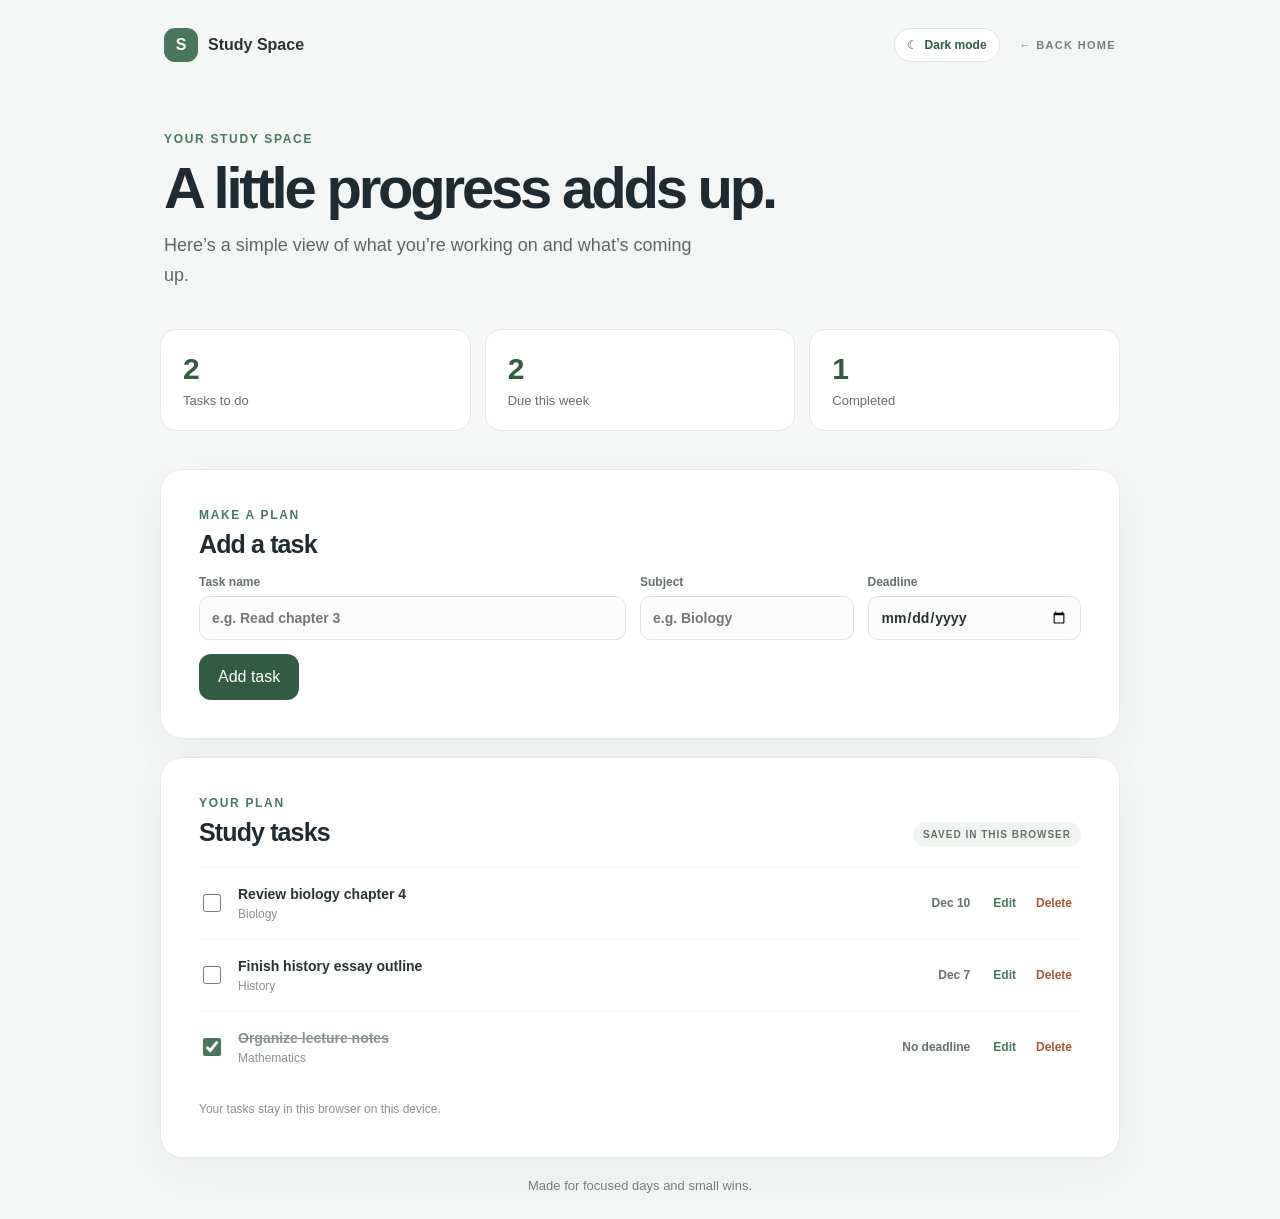
==== dashboard.html @ 2c90780e "Build Student Productivity Dashboard website" ====
<!doctype html>
<html lang="en">
  <head>
    <meta charset="utf-8">
    <meta name="viewport" content="width=device-width, initial-scale=1">
    <meta name="description" content="A simple overview of study tasks and upcoming deadlines.">
    <title>My Dashboard — Study Space</title>
    <link rel="stylesheet" href="style.css">
    <script src="theme.js" defer></script>
    <script src="app.js" defer></script>
  </head>
  <body>
    <main class="page dashboard-page">
      <header class="topbar">
        <a class="brand" href="index.html" aria-label="Study Space home">
          <span class="brand-mark" aria-hidden="true">S</span>
          <span>Study Space</span>
        </a>
        <div class="topbar-actions">
          <button class="theme-toggle" type="button" data-theme-toggle aria-pressed="false"><span aria-hidden="true">☾</span><span data-theme-label>Dark mode</span></button>
          <a class="today-label nav-link" href="index.html">← BACK HOME</a>
        </div>
      </header>

      <section class="dashboard-heading" aria-labelledby="page-title">
        <p class="eyebrow">YOUR STUDY SPACE</p>
        <h1 id="page-title">A little progress adds up.</h1>
        <p class="intro">Here’s a simple view of what you’re working on and what’s coming up.</p>
      </section>

      <section class="summary-grid" aria-label="Task summary">
        <article class="summary-card"><span class="summary-number" id="todo-count">0</span><span class="summary-label">Tasks to do</span></article>
        <article class="summary-card"><span class="summary-number" id="week-count">0</span><span class="summary-label">Due this week</span></article>
        <article class="summary-card"><span class="summary-number" id="done-count">0</span><span class="summary-label">Completed</span></article>
      </section>

      <section class="tasks-section task-editor" aria-labelledby="form-title">
        <div class="section-heading">
          <div>
            <p class="eyebrow">MAKE A PLAN</p>
            <h2 id="form-title">Add a task</h2>
          </div>
        </div>
        <form id="task-form">
          <label class="field"><span>Task name</span><input id="task-title" name="title" type="text" maxlength="100" placeholder="e.g. Read chapter 3" required></label>
          <label class="field"><span>Subject</span><input id="task-subject" name="subject" type="text" maxlength="40" placeholder="e.g. Biology"></label>
          <label class="field"><span>Deadline</span><input id="task-date" name="dueDate" type="date"></label>
          <div class="form-actions">
            <button class="button" id="save-task" type="submit">Add task</button>
            <button class="text-button" id="cancel-edit" type="button" hidden>Cancel</button>
          </div>
        </form>
      </section>

      <section class="tasks-section" aria-labelledby="tasks-title">
        <div class="section-heading">
          <div>
            <p class="eyebrow">YOUR PLAN</p>
            <h2 id="tasks-title">Study tasks</h2>
          </div>
          <span class="sample-label">SAVED IN THIS BROWSER</span>
        </div>
        <ul class="task-list" id="task-list" aria-live="polite"></ul>
        <p class="empty-message" id="empty-message" hidden>No tasks yet. Add one above to get started.</p>
        <p class="learning-note" id="storage-message" role="status">Your tasks stay in this browser on this device.</p>
      </section>

      <footer>Made for focused days and small wins.</footer>
    </main>
  </body>
</html>
---- style.css ----
:root {
  font-family: -apple-system, BlinkMacSystemFont, "Segoe UI", sans-serif;
  color: #202a31;
  background: #f4f7f5;
  font-synthesis: none;
  text-rendering: optimizeLegibility;
  -webkit-font-smoothing: antialiased;
}

* { box-sizing: border-box; }

html { min-width: 320px; scroll-behavior: smooth; }
body { margin: 0; min-height: 100vh; }

.page {
  width: min(960px, calc(100% - 40px));
  min-height: 100vh;
  margin: 0 auto;
  display: flex;
  flex-direction: column;
}

.topbar {
  display: flex;
  align-items: center;
  justify-content: space-between;
  padding: 28px 4px;
}

.topbar-actions { display: flex; align-items: center; gap: 20px; }
.theme-toggle { display: inline-flex; align-items: center; gap: 7px; padding: 9px 12px; border: 1px solid #dce5de; border-radius: 999px; background: #fff; color: #315c42; cursor: pointer; font: inherit; font-size: 12px; font-weight: 650; white-space: nowrap; }
.theme-toggle:hover { background: #edf5ef; }
.theme-toggle:focus-visible { outline: 3px solid #8bb89a; outline-offset: 3px; }

.brand { display: inline-flex; align-items: center; gap: 10px; color: #26352c; font-weight: 700; text-decoration: none; }
.brand-mark { display: grid; width: 34px; height: 34px; place-items: center; border-radius: 11px; background: #47785d; color: white; }
.today-label { color: #758078; font-size: 11px; font-weight: 700; letter-spacing: .12em; }
.nav-link { text-decoration: none; transition: color .2s; }
.nav-link:hover { color: #315c42; }

.welcome-card {
  flex: 1;
  display: flex;
  flex-direction: column;
  align-items: flex-start;
  justify-content: center;
  margin: 30px 0;
  padding: clamp(32px, 8vw, 84px);
  border: 1px solid #e3eae5;
  border-radius: 26px;
  background: radial-gradient(ellipse at 100% 0%, #edf5ef 0, transparent 42%), #fff;
  box-shadow: 0 20px 60px rgba(31, 64, 47, .07);
}

.eyebrow { margin: 0 0 18px; color: #47785d; font-size: 12px; font-weight: 700; letter-spacing: .14em; }
h1 { max-width: 650px; margin: 0; font-size: clamp(40px, 8vw, 72px); line-height: 1.02; letter-spacing: -.055em; }
.intro { max-width: 540px; margin: 22px 0 30px; color: #5b6861; font-size: 18px; line-height: 1.65; }
.button { display: inline-flex; align-items: center; gap: 18px; padding: 14px 19px; border-radius: 12px; background: #315c42; color: #fff; font-weight: 650; text-decoration: none; transition: background .2s, transform .2s; }
.button:hover { background: #244a33; transform: translateY(-1px); }
.button:focus-visible, .brand:focus-visible { outline: 3px solid #8bb89a; outline-offset: 4px; }
.note { display: flex; align-items: flex-start; gap: 10px; max-width: 520px; margin-top: 34px; color: #647169; font-size: 14px; line-height: 1.6; }
.status-dot { flex: 0 0 8px; width: 8px; height: 8px; margin-top: 6px; border-radius: 50%; background: #4c9564; }
footer { padding: 20px 4px 26px; color: #738078; font-size: 13px; text-align: center; }

.dashboard-page { min-height: 100vh; }
.dashboard-heading { padding: 42px 4px 20px; }
.dashboard-heading .eyebrow { margin-bottom: 12px; }
.dashboard-heading h1 { max-width: 700px; font-size: clamp(36px, 6vw, 58px); }
.dashboard-heading .intro { margin: 14px 0 0; }
.summary-grid { display: grid; grid-template-columns: repeat(3, 1fr); gap: 14px; margin: 18px 0 38px; }
.summary-card { display: flex; flex-direction: column; gap: 7px; padding: 22px; border: 1px solid #e3eae5; border-radius: 16px; background: #fff; }
.summary-number { color: #315c42; font-size: 30px; font-weight: 700; letter-spacing: -.04em; }
.summary-label { color: #647169; font-size: 13px; }
.tasks-section { padding: clamp(22px, 5vw, 38px); border: 1px solid #e3eae5; border-radius: 22px; background: #fff; box-shadow: 0 16px 42px rgba(31, 64, 47, .05); }
.task-editor { margin-bottom: 18px; }
.task-editor .section-heading { margin-bottom: 16px; }
#task-form { display: grid; grid-template-columns: 2fr 1fr 1fr; align-items: end; gap: 14px; }
.field { display: flex; flex-direction: column; gap: 7px; color: #647169; font-size: 12px; font-weight: 650; }
.field input { width: 100%; min-height: 44px; padding: 10px 12px; border: 1px solid #dce5de; border-radius: 10px; background: #fbfcfb; color: #26352c; font: inherit; font-size: 14px; }
.field input:focus { outline: 3px solid #d8eadc; border-color: #6f9d7c; }
.form-actions { display: flex; grid-column: 1 / -1; align-items: center; gap: 12px; }
.form-actions .button { border: 0; cursor: pointer; font: inherit; }
.text-button { padding: 7px 9px; border: 0; border-radius: 7px; background: transparent; color: #47785d; cursor: pointer; font: inherit; font-size: 12px; font-weight: 650; white-space: nowrap; }
.text-button:hover { background: #edf5ef; }
.delete-button { color: #a75a3a; }
.delete-button:hover { background: #fbf0ec; }
.task-actions { display: inline-flex; align-items: center; gap: 2px; }
.task-checkbox { flex: 0 0 18px; width: 18px; height: 18px; accent-color: #47785d; cursor: pointer; }
.empty-message { padding: 20px 0 4px; color: #738078; font-size: 14px; }
.section-heading { display: flex; justify-content: space-between; align-items: flex-end; gap: 12px; margin-bottom: 20px; }
.section-heading .eyebrow { margin-bottom: 8px; }
h2 { margin: 0; font-size: 25px; letter-spacing: -.035em; }
.sample-label { padding: 7px 10px; border-radius: 999px; background: #f1f5f2; color: #647169; font-size: 10px; font-weight: 700; letter-spacing: .1em; }
.task-list { margin: 0; padding: 0; list-style: none; }
.task-item { display: flex; align-items: center; gap: 14px; padding: 18px 0; border-top: 1px solid #edf1ee; }
.task-check { display: grid; flex: 0 0 20px; width: 20px; height: 20px; place-items: center; border: 1.5px solid #b8c8bd; border-radius: 7px; color: white; font-size: 12px; }
.task-check.checked { border-color: #47785d; background: #47785d; }
.task-copy { display: flex; flex: 1; flex-direction: column; gap: 5px; min-width: 0; }
.task-copy strong { color: #26352c; font-size: 14px; font-weight: 650; }
.task-copy span { color: #87928b; font-size: 12px; }
.task-copy.completed strong { color: #87928b; text-decoration: line-through; }
.due-date, .done-label { color: #647169; font-size: 12px; font-weight: 600; white-space: nowrap; }
.due-date.due-soon { color: #a75a3a; }
.done-label { color: #47785d; font-size: 10px; letter-spacing: .08em; }
.learning-note { margin: 17px 0 0; color: #87928b; font-size: 12px; line-height: 1.6; }

@media (max-width: 520px) {
  .page { width: min(100% - 24px, 960px); }
  .topbar { padding: 20px 2px; }
  .today-label { font-size: 9px; }
  .topbar-actions { gap: 8px; }
  .theme-toggle { gap: 5px; padding: 8px; font-size: 11px; }
  .welcome-card { margin: 16px 0; border-radius: 20px; }
  .intro { font-size: 16px; }
  .dashboard-heading { padding-top: 28px; }
  .summary-grid { gap: 8px; margin-bottom: 26px; }
  .summary-card { padding: 15px 12px; }
  .summary-number { font-size: 25px; }
  .summary-label { font-size: 11px; }
  .task-item { gap: 10px; }
  .task-copy strong { font-size: 12px; }
  #task-form { grid-template-columns: 1fr 1fr; }
  #task-form .field:first-child { grid-column: 1 / -1; }
  .task-actions { flex-direction: column; align-items: flex-end; }
  .due-date { font-size: 11px; }
}

:root[data-theme="dark"] {
  color-scheme: dark;
  color: #e8f0eb;
  background: #111813;
}

:root[data-theme="dark"] .brand { color: #e5eee8; }
:root[data-theme="dark"] .today-label,
:root[data-theme="dark"] footer,
:root[data-theme="dark"] .intro,
:root[data-theme="dark"] .note,
:root[data-theme="dark"] .summary-label,
:root[data-theme="dark"] .field,
:root[data-theme="dark"] .due-date,
:root[data-theme="dark"] .empty-message { color: #b4c2b8; }
:root[data-theme="dark"] .welcome-card {
  border-color: #34443a;
  background: radial-gradient(ellipse at 100% 0%, #263a2c 0, transparent 42%), #1b2820;
  box-shadow: 0 20px 60px rgba(0, 0, 0, .18);
}
:root[data-theme="dark"] .summary-card,
:root[data-theme="dark"] .tasks-section { border-color: #34443a; background: #1b2820; box-shadow: 0 16px 42px rgba(0, 0, 0, .14); }
:root[data-theme="dark"] .summary-number,
:root[data-theme="dark"] .text-button,
:root[data-theme="dark"] .nav-link:hover,
:root[data-theme="dark"] .done-label { color: #a5d1ae; }
:root[data-theme="dark"] .button { background: #a5d1ae; color: #17251b; }
:root[data-theme="dark"] .button:hover { background: #b8dfc0; }
:root[data-theme="dark"] .theme-toggle { border-color: #405246; background: #25352b; color: #d8e9dc; }
:root[data-theme="dark"] .theme-toggle:hover,
:root[data-theme="dark"] .text-button:hover { background: #304638; }
:root[data-theme="dark"] .field input { border-color: #405246; background: #142019; color: #e5eee8; }
:root[data-theme="dark"] .field input:focus { outline-color: #314c39; border-color: #84b893; }
:root[data-theme="dark"] .sample-label { background: #2c3c32; color: #c1d0c5; }
:root[data-theme="dark"] .task-item { border-color: #2b3a31; }
:root[data-theme="dark"] .task-copy strong { color: #e5eee8; }
:root[data-theme="dark"] .task-copy span,
:root[data-theme="dark"] .learning-note { color: #a0b0a5; }
:root[data-theme="dark"] .task-copy.completed strong { color: #9aaa9f; }
:root[data-theme="dark"] .delete-button { color: #f0a58d; }
:root[data-theme="dark"] .delete-button:hover { background: #493027; }
:root[data-theme="dark"] .due-date.due-soon { color: #f0a58d; }
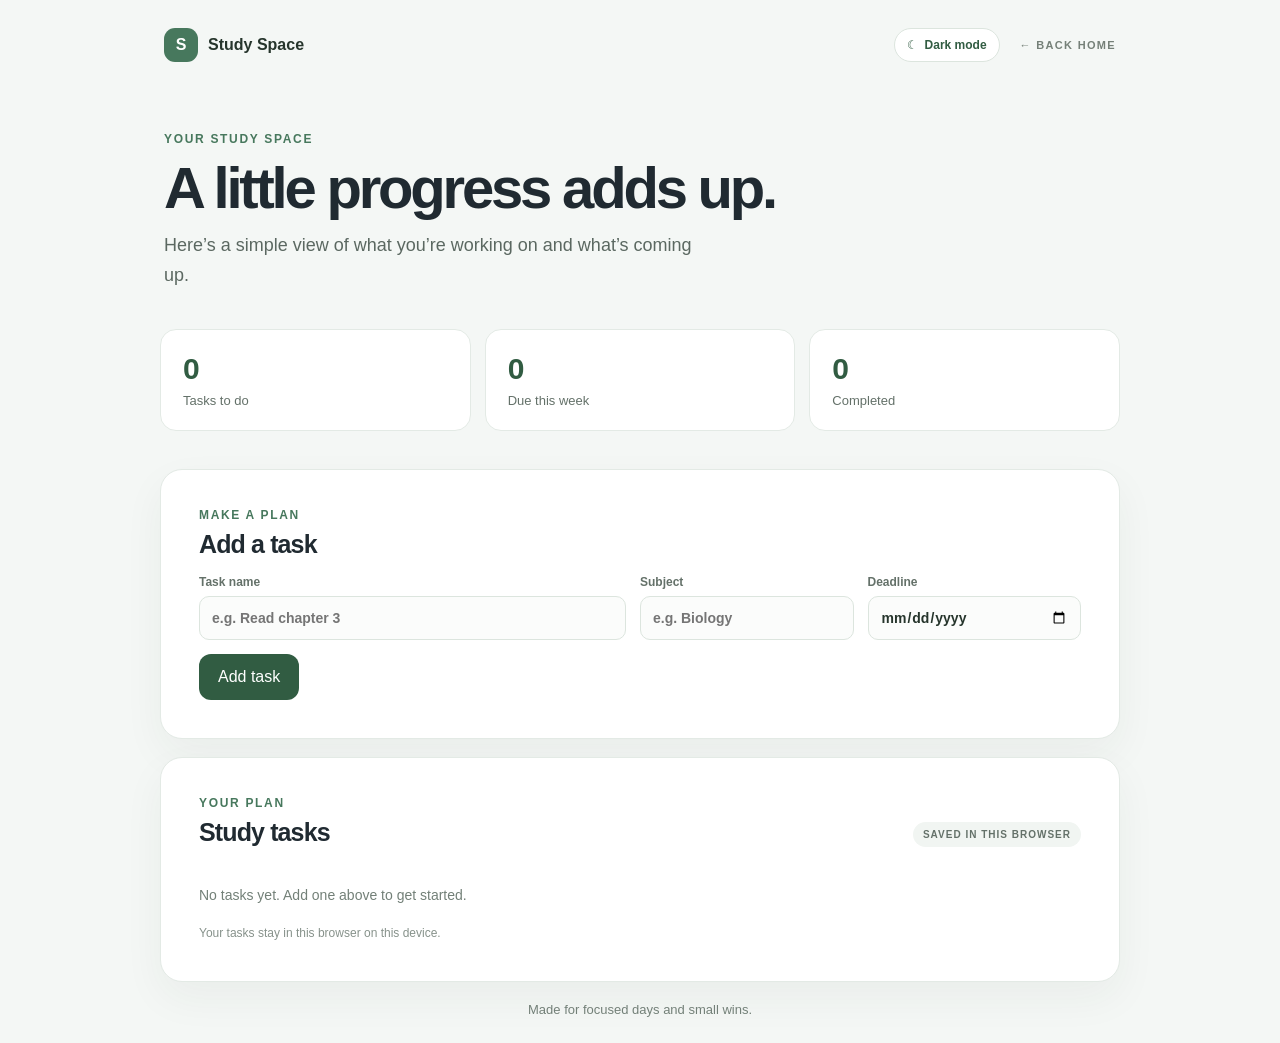
==== commit 84cd4651: "Refresh dashboard task script on deploy" ====
--- a/dashboard.html
+++ b/dashboard.html
@@ -7,7 +7,7 @@
     <title>My Dashboard — Study Space</title>
     <link rel="stylesheet" href="style.css">
     <script src="theme.js" defer></script>
-    <script src="app.js" defer></script>
+    <script src="app.js?v=empty-dashboard-1" defer></script>
   </head>
   <body>
     <main class="page dashboard-page">
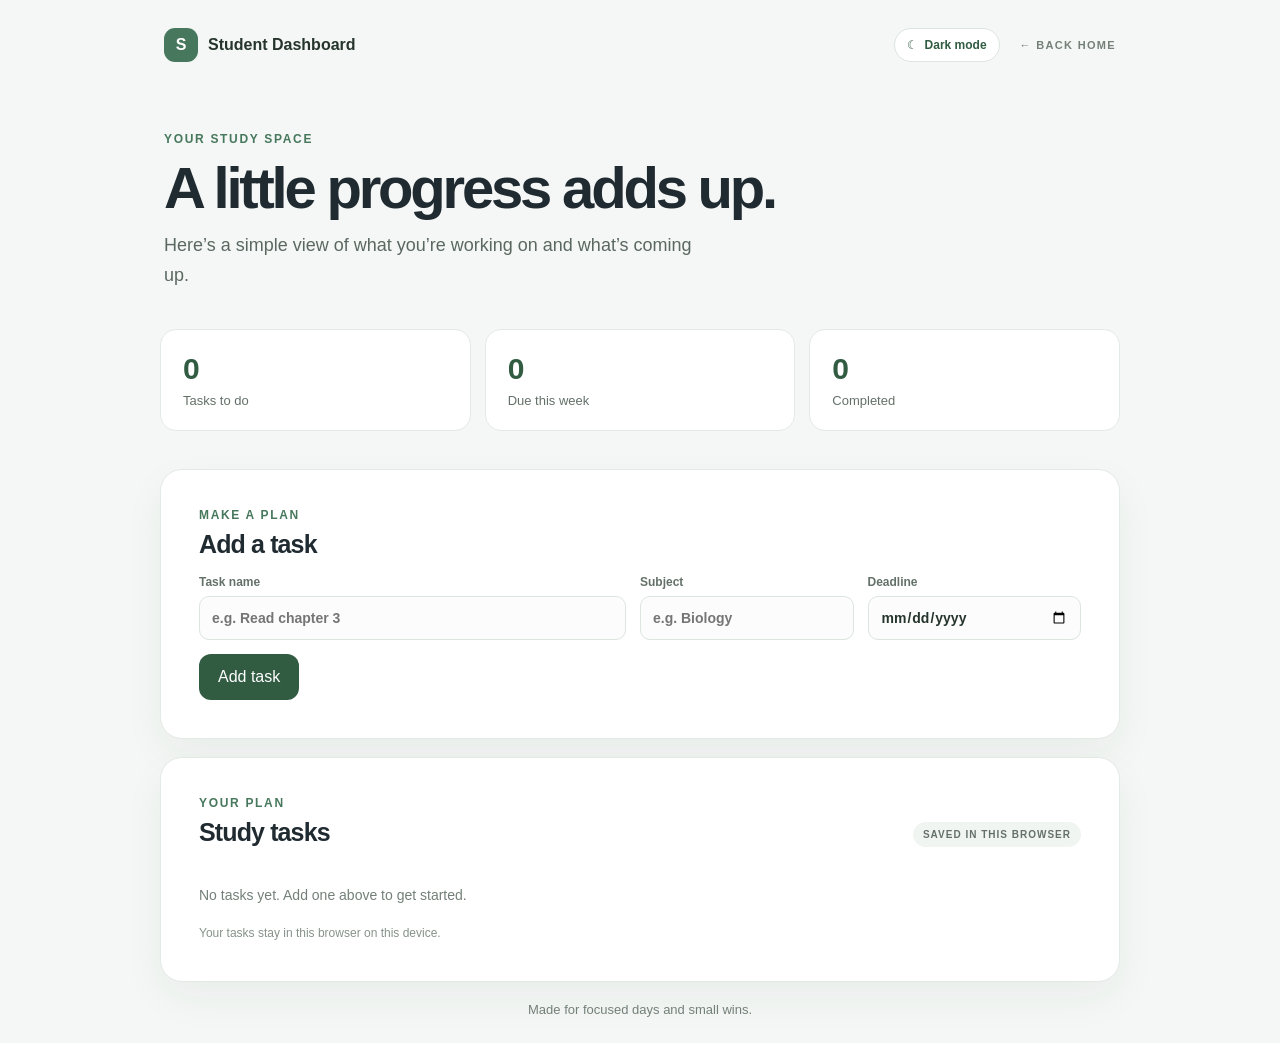
==== commit 9632b8ae: "Rename site to Student Dashboard" ====
--- a/dashboard.html
+++ b/dashboard.html
@@ -4,7 +4,7 @@
     <meta charset="utf-8">
     <meta name="viewport" content="width=device-width, initial-scale=1">
     <meta name="description" content="A simple overview of study tasks and upcoming deadlines.">
-    <title>My Dashboard — Study Space</title>
+    <title>Student Dashboard</title>
     <link rel="stylesheet" href="style.css">
     <script src="theme.js" defer></script>
     <script src="app.js?v=empty-dashboard-1" defer></script>
@@ -12,9 +12,9 @@
   <body>
     <main class="page dashboard-page">
       <header class="topbar">
-        <a class="brand" href="index.html" aria-label="Study Space home">
+        <a class="brand" href="index.html" aria-label="Student Dashboard home">
           <span class="brand-mark" aria-hidden="true">S</span>
-          <span>Study Space</span>
+          <span>Student Dashboard</span>
         </a>
         <div class="topbar-actions">
           <button class="theme-toggle" type="button" data-theme-toggle aria-pressed="false"><span aria-hidden="true">☾</span><span data-theme-label>Dark mode</span></button>
